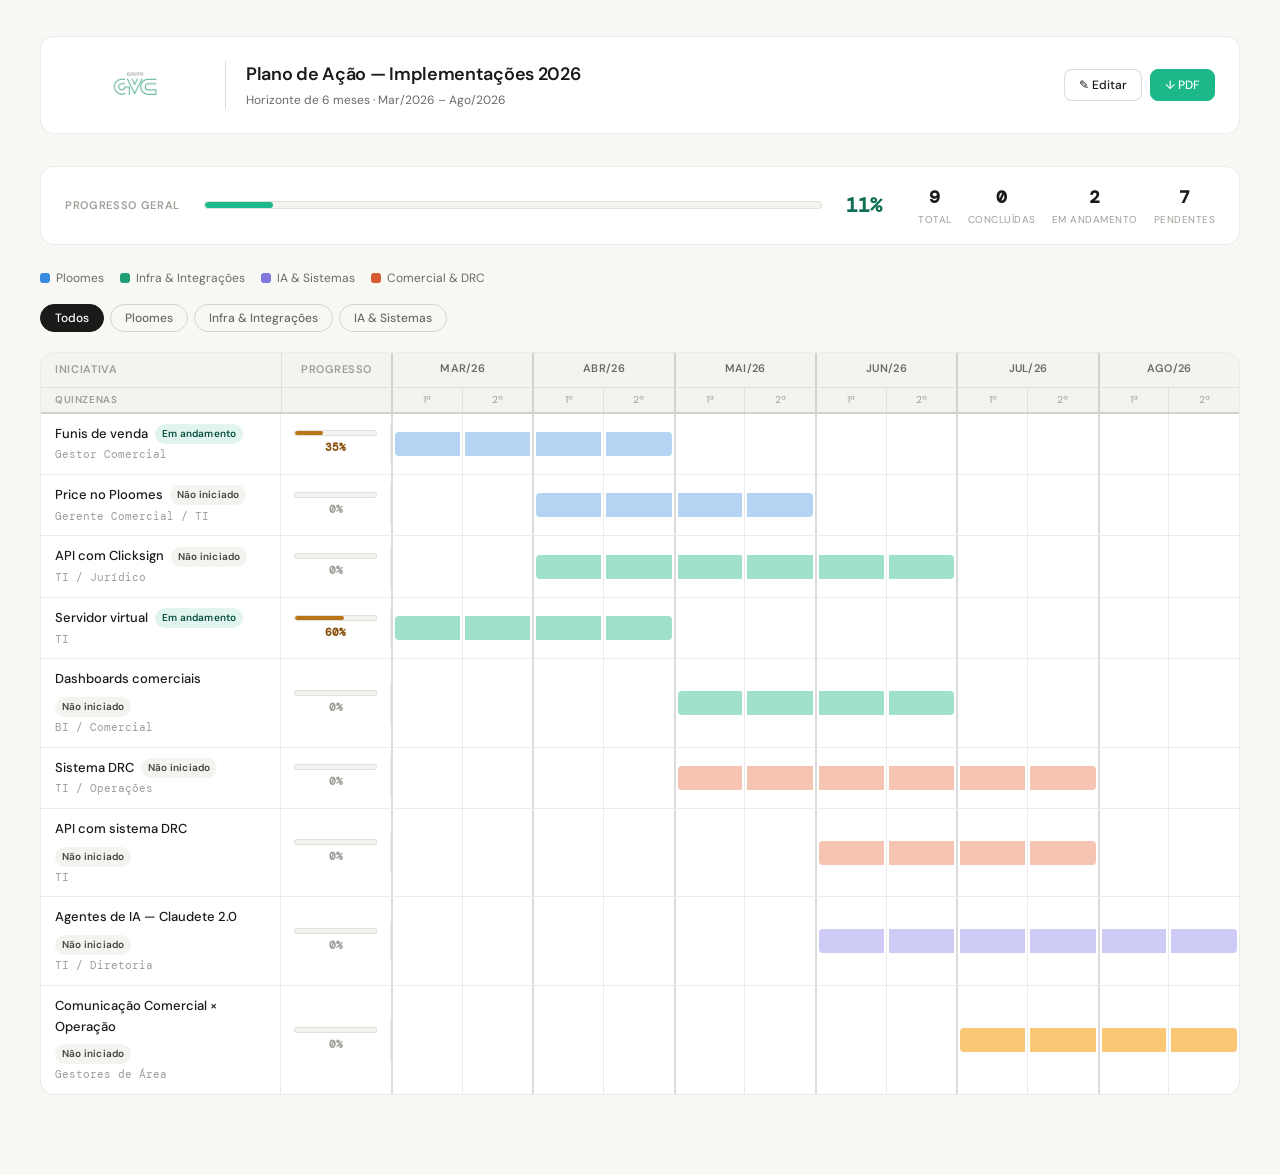
==== plano_acao_gvc.html @ 57910cd2 "feat: adiciona plano de ação de implementações 2026" ====
<!DOCTYPE html>
<html lang="pt-BR">
<head>
<meta charset="UTF-8">
<meta name="viewport" content="width=device-width, initial-scale=1.0">
<title>Plano de Ação — Grupo GVC 2026</title>
<link href="https://fonts.googleapis.com/css2?family=DM+Sans:wght@300;400;500;600&family=DM+Mono:wght@400;500&display=swap" rel="stylesheet">
<style>
  :root {
    --gvc: #1DB88A; --gvc-light: #E1F5EE; --gvc-dark: #0F6E56;
    --blue-50: #E6F1FB; --blue-100: #B5D4F4; --blue-400: #378ADD; --blue-600: #185FA5; --blue-800: #0C447C;
    --teal-50: #E1F5EE; --teal-100: #9FE1CB; --teal-400: #1D9E75; --teal-600: #0F6E56; --teal-800: #085041;
    --purple-50: #EEEDFE; --purple-100: #CECBF6; --purple-400: #7F77DD; --purple-600: #534AB7; --purple-800: #3C3489;
    --amber-50: #FAEEDA; --amber-100: #FAC775; --amber-400: #BA7517; --amber-600: #854F0B; --amber-800: #633806;
    --coral-50: #FAECE7; --coral-100: #F5C4B3; --coral-400: #D85A30; --coral-600: #993C1D; --coral-800: #712B13;
    --gray-50: #F4F3EF; --gray-100: #D3D1C7; --gray-400: #888780; --gray-600: #5F5E5A; --gray-800: #444441;
    --bg: #F8F8F5; --surface: #FFFFFF;
    --border: rgba(0,0,0,0.08); --border-strong: rgba(0,0,0,0.14);
    --text-primary: #1A1A18; --text-secondary: #6B6A65; --text-muted: #9E9D98;
    --font: 'DM Sans', sans-serif; --mono: 'DM Mono', monospace;
    --radius: 10px; --radius-lg: 14px;
  }
  * { box-sizing: border-box; margin: 0; padding: 0; }
  body { font-family: var(--font); background: var(--bg); color: var(--text-primary); font-size: 14px; line-height: 1.6; padding: 36px 28px 80px; min-height: 100vh; }
  .page { max-width: 1200px; margin: 0 auto; }

  /* HEADER */
  .page-header { display: flex; align-items: center; justify-content: space-between; margin-bottom: 32px; gap: 20px; flex-wrap: wrap; background: var(--surface); border: 1px solid var(--border); border-radius: var(--radius-lg); padding: 20px 24px; }
  .header-left { display: flex; align-items: center; gap: 20px; }
  .logo-wrap { height: 56px; width: 140px; display: flex; align-items: center; justify-content: center; }
  .logo-wrap img { height: 56px; width: auto; display: block; object-fit: contain; }
  .header-divider { width: 1px; height: 48px; background: var(--border-strong); }
  .header-text h1 { font-size: 18px; font-weight: 600; letter-spacing: -0.3px; color: var(--text-primary); }
  .header-text p { font-size: 12px; color: var(--text-secondary); margin-top: 3px; }
  .header-actions { display: flex; gap: 8px; flex-wrap: wrap; align-items: center; }

  /* SUMMARY */
  .summary-bar { background: var(--surface); border: 1px solid var(--border); border-radius: var(--radius-lg); padding: 16px 24px; margin-bottom: 24px; display: flex; align-items: center; gap: 24px; flex-wrap: wrap; }
  .summary-label { font-size: 11px; font-weight: 600; text-transform: uppercase; letter-spacing: 0.06em; color: var(--text-muted); }
  .summary-track { flex: 1; min-width: 160px; height: 8px; background: var(--gray-50); border-radius: 99px; overflow: hidden; border: 1px solid var(--border); }
  .summary-fill { height: 100%; border-radius: 99px; background: var(--gvc); transition: width 0.5s ease; }
  .summary-pct { font-size: 20px; font-weight: 600; color: var(--gvc-dark); font-family: var(--mono); min-width: 48px; }
  .summary-stats { display: flex; gap: 16px; }
  .stat { text-align: center; }
  .stat-n { font-size: 18px; font-weight: 600; color: var(--text-primary); font-family: var(--mono); }
  .stat-l { font-size: 10px; color: var(--text-muted); text-transform: uppercase; letter-spacing: 0.05em; }

  /* BUTTONS */
  .btn { font-family: var(--font); font-size: 12px; font-weight: 500; padding: 7px 14px; border-radius: 8px; border: 1px solid var(--border-strong); background: var(--surface); color: var(--text-primary); cursor: pointer; transition: all 0.12s; white-space: nowrap; }
  .btn:hover { background: var(--gray-50); }
  .btn.primary { background: var(--gvc); color: white; border-color: var(--gvc); }
  .btn.primary:hover { background: var(--gvc-dark); }

  /* LEGEND & FILTERS */
  .legend { display: flex; gap: 16px; flex-wrap: wrap; margin-bottom: 16px; }
  .legend-item { display: flex; align-items: center; gap: 6px; font-size: 12px; color: var(--text-secondary); }
  .legend-dot { width: 10px; height: 10px; border-radius: 3px; flex-shrink: 0; }
  .filter-bar { display: flex; gap: 6px; flex-wrap: wrap; margin-bottom: 20px; }
  .filter-btn { font-family: var(--font); font-size: 12px; font-weight: 500; padding: 5px 14px; border-radius: 20px; border: 1px solid var(--border-strong); background: transparent; color: var(--text-secondary); cursor: pointer; transition: all 0.12s; }
  .filter-btn.active { background: var(--text-primary); color: white; border-color: var(--text-primary); }
  .filter-btn:hover:not(.active) { background: var(--gray-50); }

  /* TIMELINE */
  .timeline-wrap { background: var(--surface); border: 1px solid var(--border); border-radius: var(--radius-lg); overflow: hidden; }

  /* Two-row header — both use the SAME 12-column grid */
  .th-months-row,
  .th-fortnights-row { display: grid; grid-template-columns: 240px 110px repeat(12, 1fr); background: var(--gray-50); }
  .th-months-row     { border-bottom: 1px solid var(--border); }
  .th-fortnights-row { border-bottom: 2px solid var(--border-strong); }

  .th-label { padding: 8px 14px; font-size: 11px; font-weight: 600; text-transform: uppercase; letter-spacing: 0.06em; color: var(--text-muted); display: flex; align-items: center; }
  .th-prog-label { padding: 8px 8px; font-size: 11px; font-weight: 600; text-transform: uppercase; letter-spacing: 0.05em; color: var(--text-muted); text-align: center; border-left: 1px solid var(--border); display: flex; align-items: center; justify-content: center; }
  .th-month { padding: 7px 4px; font-size: 11px; font-weight: 600; text-transform: uppercase; letter-spacing: 0.03em; color: var(--text-secondary); text-align: center; border-left: 2px solid var(--border-strong); grid-column: span 2; }
  .th-fort { padding: 4px 2px; font-size: 10px; color: var(--text-muted); text-align: center; border-left: 1px solid var(--border); letter-spacing: 0.01em; }
  /* cols 3,5,7,9,11,13 = 1st fortnight of each month → strong border */
  .th-fortnights-row .th-fort:nth-child(2n+3) { border-left: 2px solid var(--border-strong); }
  /* first fortnight pair has no extra left — handled by nth-child logic */

  /* ITEM ROW — 12 fortnight columns */
  .item-block { border-bottom: 1px solid var(--border); }
  .item-block:last-child { border-bottom: none; }
  .item-row { display: grid; grid-template-columns: 240px 110px repeat(12, 1fr); cursor: pointer; transition: background 0.1s; align-items: center; }
  .item-row:hover { background: #FAFAF8; }
  .item-row.expanded { background: #F7F6F2; }
  .item-info { padding: 10px 14px; border-right: 1px solid var(--border); }
  .item-name { font-size: 13px; font-weight: 500; color: var(--text-primary); display: flex; align-items: center; gap: 7px; flex-wrap: wrap; }
  .item-resp { font-size: 11px; color: var(--text-muted); margin-top: 2px; font-family: var(--mono); }

  /* PROGRESS CELL */
  .item-prog { padding: 6px 8px; border-right: 1px solid var(--border); display: flex; flex-direction: column; align-items: center; justify-content: center; gap: 4px; }
  .prog-track { width: 100%; height: 6px; background: var(--gray-50); border-radius: 99px; overflow: hidden; border: 1px solid var(--border); }
  .prog-fill { height: 100%; border-radius: 99px; transition: width 0.4s ease; }
  .prog-pct { font-size: 11px; font-weight: 600; font-family: var(--mono); }
  .prog-0   .prog-fill { background: var(--gray-400); }
  .prog-low .prog-fill { background: var(--blue-400); }
  .prog-mid .prog-fill { background: var(--amber-400); }
  .prog-high .prog-fill { background: var(--gvc); }
  .prog-done .prog-fill { background: var(--gvc-dark); }
  .prog-0   .prog-pct { color: var(--text-muted); }
  .prog-low .prog-pct { color: var(--blue-600); }
  .prog-mid .prog-pct { color: var(--amber-600); }
  .prog-high .prog-pct { color: var(--gvc-dark); }
  .prog-done .prog-pct { color: var(--gvc-dark); }
  .prog-slider { width: 100%; accent-color: var(--gvc); cursor: pointer; }

  /* BADGES */
  .status-badge { font-size: 10px; font-weight: 600; padding: 2px 7px; border-radius: 20px; letter-spacing: 0.02em; flex-shrink: 0; white-space: nowrap; }
  .badge-not-started  { background: var(--gray-50);   color: var(--gray-800); }
  .badge-planning     { background: var(--blue-50);   color: var(--blue-800); }
  .badge-progress     { background: var(--teal-50);   color: var(--teal-800); }
  .badge-delayed      { background: var(--amber-50);  color: var(--amber-800); }
  .badge-done         { background: #E1F5EE;           color: #085041; }
  .badge-cancelled    { background: var(--coral-50);  color: var(--coral-800); }

  /* FORTNIGHT CELLS */
  .item-cell { padding: 8px 2px; border-left: 1px solid var(--border); height: 100%; display: flex; align-items: center; }
  /* strong border at start of each month (every 2nd fortnight = odd index starting from 1) */
  .item-cell.month-start { border-left: 2px solid var(--border-strong); }
  .bar { height: 24px; width: 100%; border-radius: 4px; }
  .bar.blue   { background: var(--blue-100); }
  .bar.teal   { background: var(--teal-100); }
  .bar.purple { background: var(--purple-100); }
  .bar.amber  { background: var(--amber-100); }
  .bar.coral  { background: var(--coral-100); }
  /* rounded ends only at start/end of the span */
  .bar.span-start { border-radius: 4px 0 0 4px; }
  .bar.span-mid   { border-radius: 0; }
  .bar.span-end   { border-radius: 0 4px 4px 0; }
  .bar.span-only  { border-radius: 4px; }

  /* DETAIL */
  .detail-panel { display: none; padding: 20px 20px 24px; border-top: 1px solid var(--border); background: #FEFEFE; }
  .detail-panel.open { display: block; }
  .detail-meta { display: flex; align-items: center; gap: 10px; margin-bottom: 16px; flex-wrap: wrap; }
  .detail-meta span { font-size: 12px; color: var(--text-secondary); background: var(--gray-50); padding: 3px 10px; border-radius: 6px; border: 1px solid var(--border); }
  .detail-grid { display: grid; grid-template-columns: repeat(3,1fr); gap: 16px; }
  .detail-title { font-size: 10px; font-weight: 600; text-transform: uppercase; letter-spacing: 0.08em; color: var(--text-muted); margin-bottom: 10px; padding-bottom: 6px; border-bottom: 1px solid var(--border); }
  .detail-list { list-style: none; }
  .detail-list li { font-size: 12px; color: var(--text-primary); padding: 5px 0; border-bottom: 1px solid var(--border); display: flex; align-items: flex-start; gap: 7px; line-height: 1.5; }
  .detail-list li:last-child { border-bottom: none; }
  .di { width: 6px; height: 6px; border-radius: 50%; flex-shrink: 0; margin-top: 5px; }
  .di-action { background: var(--blue-400); }
  .di-kpi    { background: var(--gvc); }
  .di-risk   { background: var(--coral-400); }

  /* EDIT MODE */
  [contenteditable="true"] { outline: none; border-radius: 4px; transition: background 0.12s; cursor: text; }
  [contenteditable="true"]:hover { background: rgba(29,184,138,0.07); }
  [contenteditable="true"]:focus { background: rgba(29,184,138,0.12); box-shadow: 0 0 0 2px rgba(29,184,138,0.25); }
  .edit-hint { font-size: 11px; color: var(--amber-800); background: var(--amber-50); border: 1px solid var(--amber-100); border-radius: 6px; padding: 6px 12px; display: none; align-items: center; gap: 6px; }
  .edit-hint.visible { display: flex; }
  .add-item-btn { width: 100%; font-family: var(--font); font-size: 12px; font-weight: 500; color: var(--text-muted); background: transparent; border: 1.5px dashed var(--border-strong); border-radius: 0 0 var(--radius-lg) var(--radius-lg); padding: 10px; cursor: pointer; transition: all 0.12s; display: none; }
  .add-item-btn:hover { background: var(--gray-50); color: var(--text-secondary); }
  .add-item-btn.visible { display: block; }
  .remove-btn { display: none; width: 18px; height: 18px; border-radius: 50%; border: 1px solid var(--coral-100); background: var(--coral-50); color: var(--coral-600); font-size: 13px; line-height: 1; cursor: pointer; align-items: center; justify-content: center; flex-shrink: 0; font-family: monospace; }
  .edit-mode-on .remove-btn { display: flex; }
  /* ROW DRAG HANDLE */
  .row-drag-handle { display: none; cursor: grab; color: var(--text-muted); font-size: 16px; padding: 0 6px 0 2px; user-select: none; align-items: center; flex-shrink: 0; }
  .row-drag-handle:active { cursor: grabbing; }
  .edit-mode-on .row-drag-handle { display: flex; }
  .item-block.row-dragging { opacity: 0.35; }
  .item-block.row-drag-over-top    { border-top: 2px solid var(--gvc); }
  .item-block.row-drag-over-bottom { border-bottom: 2px solid var(--gvc); }
  /* DRAG HANDLE */
  .drag-handle { display: none; cursor: grab; color: var(--text-muted); font-size: 14px; flex-shrink: 0; padding: 0 2px; user-select: none; line-height: 1; margin-top: 3px; }
  .drag-handle:active { cursor: grabbing; }
  .edit-mode-on .drag-handle { display: flex; align-items: flex-start; }
  .detail-list li.dragging { opacity: 0.4; background: var(--gray-50); border-radius: 4px; }
  .detail-list li.drag-over { border-top: 2px solid var(--gvc); }
  .fort-range-editor { display: none; gap: 6px; align-items: center; padding: 8px 16px 12px; font-size: 12px; color: var(--text-secondary); background: rgba(29,184,138,0.04); border-top: 1px dashed rgba(29,184,138,0.2); flex-wrap: wrap; }
  .fort-range-editor.visible { display: flex; }
  .fort-range-editor label { font-size: 11px; font-weight: 500; color: var(--text-muted); }
  .fort-range-editor select { font-family: var(--font); font-size: 12px; border: 1px solid var(--border-strong); border-radius: 6px; padding: 3px 8px; background: white; color: var(--text-primary); cursor: pointer; }

  @media print {
    body { background: white; padding: 16px; }
    .header-actions, .filter-bar, .add-item-btn, .remove-btn, .fort-range-editor { display: none !important; }
    .detail-panel { display: block !important; }
  }
</style>
</head>
<body>
<div class="page">

  <div class="page-header">
    <div class="header-left">
      <div class="logo-wrap"><img id="logoImg" src="" alt="Grupo GVC"></div>
      <div class="header-divider"></div>
      <div class="header-text">
        <h1 contenteditable="false" id="doc-title">Plano de Ação — Implementações 2026</h1>
        <p contenteditable="false" id="doc-subtitle">Horizonte de 6 meses · Mar/2026 – Ago/2026</p>
      </div>
    </div>
    <div class="header-actions">
      <div class="edit-hint" id="editHint">✎ Clique em qualquer texto para editar</div>
      <button class="btn" id="editToggle" onclick="toggleEditMode()">✎ Editar</button>
      <button class="btn primary" onclick="window.print()">↓ PDF</button>
    </div>
  </div>

  <div class="summary-bar">
    <div><div class="summary-label">Progresso geral</div></div>
    <div class="summary-track"><div class="summary-fill" id="summaryFill" style="width:0%"></div></div>
    <div class="summary-pct" id="summaryPct">0%</div>
    <div class="summary-stats">
      <div class="stat"><div class="stat-n" id="statTotal">0</div><div class="stat-l">Total</div></div>
      <div class="stat"><div class="stat-n" id="statDone">0</div><div class="stat-l">Concluídas</div></div>
      <div class="stat"><div class="stat-n" id="statProg">0</div><div class="stat-l">Em andamento</div></div>
      <div class="stat"><div class="stat-n" id="statPend">0</div><div class="stat-l">Pendentes</div></div>
    </div>
  </div>

  <div class="legend">
    <div class="legend-item"><div class="legend-dot" style="background:var(--blue-400)"></div>Ploomes</div>
    <div class="legend-item"><div class="legend-dot" style="background:var(--teal-400)"></div>Infra & Integrações</div>
    <div class="legend-item"><div class="legend-dot" style="background:var(--purple-400)"></div>IA & Sistemas</div>
    <div class="legend-item"><div class="legend-dot" style="background:var(--coral-400)"></div>Comercial & DRC</div>
  </div>

  <div class="filter-bar" id="filterBar">
    <button class="filter-btn active" onclick="filterItems('all',this)">Todos</button>
    <button class="filter-btn" onclick="filterItems('ploomes',this)">Ploomes</button>
    <button class="filter-btn" onclick="filterItems('infra',this)">Infra & Integrações</button>
    <button class="filter-btn" onclick="filterItems('ia',this)">IA & Sistemas</button>
  </div>

  <div class="timeline-wrap">
    <!-- Row 1: month labels spanning 2 fortnight cols each -->
    <div class="th-months-row">
      <div class="th-label">Iniciativa</div>
      <div class="th-prog-label">Progresso</div>
      <div class="th-month">Mar/26</div>
      <div class="th-month">Abr/26</div>
      <div class="th-month">Mai/26</div>
      <div class="th-month">Jun/26</div>
      <div class="th-month">Jul/26</div>
      <div class="th-month">Ago/26</div>
    </div>
    <!-- Row 2: fortnight labels -->
    <div class="th-fortnights-row">
      <div class="th-label" style="font-size:10px;color:var(--text-muted);padding:4px 14px;">quinzenas</div>
      <div class="th-prog-label" style="font-size:10px;padding:4px 4px;"></div>
      <div class="th-fort">1ª</div><div class="th-fort">2ª</div>
      <div class="th-fort">1ª</div><div class="th-fort">2ª</div>
      <div class="th-fort">1ª</div><div class="th-fort">2ª</div>
      <div class="th-fort">1ª</div><div class="th-fort">2ª</div>
      <div class="th-fort">1ª</div><div class="th-fort">2ª</div>
      <div class="th-fort">1ª</div><div class="th-fort">2ª</div>
    </div>
    <div id="itemsContainer"></div>
    <button class="add-item-btn" id="addItemBtn" onclick="addNewItem()">+ Adicionar iniciativa</button>
  </div>

</div>

<script>
// Each item uses fortnight slots 1-12  (1=Mar 1ª, 2=Mar 2ª, 3=Abr 1ª, ... 12=Ago 2ª)
const MONTHS = ['Mar/26','Abr/26','Mai/26','Jun/26','Jul/26','Ago/26'];
const FORT_OPTIONS = [
  'Mar – 1ª quinzena','Mar – 2ª quinzena',
  'Abr – 1ª quinzena','Abr – 2ª quinzena',
  'Mai – 1ª quinzena','Mai – 2ª quinzena',
  'Jun – 1ª quinzena','Jun – 2ª quinzena',
  'Jul – 1ª quinzena','Jul – 2ª quinzena',
  'Ago – 1ª quinzena','Ago – 2ª quinzena'
];
const COLORS = ['blue','teal','purple','amber','coral'];
const STATUS_OPTIONS = [
  {value:'not-started', label:'Não iniciado',   badge:'badge-not-started'},
  {value:'planning',    label:'Em planejamento', badge:'badge-planning'},
  {value:'progress',    label:'Em andamento',    badge:'badge-progress'},
  {value:'delayed',     label:'Atrasado',        badge:'badge-delayed'},
  {value:'done',        label:'Concluído',        badge:'badge-done'},
  {value:'cancelled',   label:'Cancelado',        badge:'badge-cancelled'},
];

// start/end in fortnight slots (1-12)
let items = [
  {id:1, name:"Funis de venda", resp:"Gestor Comercial", category:"ploomes", status:"progress", color:"blue", start:1, end:4, progress:35,
    actions:["Mapear etapas atuais do processo de vendas","Definir critérios de avanço entre fases","Configurar funis no Ploomes","Treinar equipe comercial nos novos fluxos","Validar com gerência e ajustar"],
    kpis:["Taxa de conversão por etapa ≥ benchmark","100% dos leads cadastrados no funil","Redução de 20% no ciclo de vendas"],
    risks:["Resistência da equipe à mudança de processo","Dados históricos sem padrão para migração","Funil genérico não refletir realidade do negócio"]},
  {id:2, name:"Price no Ploomes", resp:"Gerente Comercial / TI", category:"ploomes", status:"not-started", color:"blue", start:3, end:6, progress:0,
    actions:["Levantar tabelas de preços e regras comerciais","Estruturar CPQ dentro do Ploomes","Configurar descontos e aprovações","Testar cenários com time de vendas","Publicar e homologar com diretoria"],
    kpis:["Zero erros de precificação em propostas","Tempo de geração de proposta < 10 min","Margem média mantida ou melhorada"],
    risks:["Regras de preço complexas ou com exceções não mapeadas","Dependência de aprovação da diretoria para publicar tabelas"]},
  {id:3, name:"API com Clicksign", resp:"TI / Jurídico", category:"infra", status:"not-started", color:"teal", start:3, end:8, progress:0,
    actions:["Definir fluxo de assinatura digital por tipo de contrato","Contratar e configurar conta Clicksign","Desenvolver integração via API REST","Homologar ambiente de testes","Deploy em produção e treinamento dos usuários"],
    kpis:["100% dos contratos assinados digitalmente","Redução de 3 dias no tempo de fechamento","Zero contratos físicos pendentes após go-live"],
    risks:["Validade jurídica em alguns tipos de contrato","Instabilidade de API em integrações futuras","Curva de aprendizado do time jurídico"]},
  {id:4, name:"Servidor virtual", resp:"TI", category:"infra", status:"progress", color:"teal", start:1, end:4, progress:60,
    actions:["Definir especificações técnicas (CPU, RAM, disco)","Escolher provedor de cloud (AWS/Azure/GCP)","Provisionar e configurar ambiente","Configurar segurança, backup e monitoramento","Documentar arquitetura e acessos"],
    kpis:["Uptime ≥ 99,5%","Backup automatizado diário configurado","Tempo de resposta < 200ms para aplicações hospedadas"],
    risks:["Custo acima do orçamento aprovado","Falta de profissional técnico para configuração","Dependência de outros sistemas durante migração"]},
  {id:5, name:"Dashboards comerciais", resp:"BI / Comercial", category:"infra", status:"not-started", color:"teal", start:5, end:8, progress:0,
    actions:["Levantar métricas prioritárias com time comercial","Conectar fontes de dados (Ploomes, ERP, DRC)","Desenvolver dashboards no servidor virtual","Validar com gestores e diretoria","Publicar e treinar usuários finais"],
    kpis:["Dashboards atualizado em tempo real ou D-1","Adoção por ≥ 80% do time comercial","Redução de relatórios manuais em 70%"],
    risks:["Dados inconsistentes entre sistemas","Falta de governança de dados definida","Custo de ferramentas de BI não previsto"]},
  {id:6, name:"Sistema DRC", resp:"TI / Operações", category:"ia", status:"not-started", color:"coral", start:5, end:10, progress:0,
    actions:["Mapear processos que serão gerenciados pelo DRC","Definir arquitetura do sistema","Desenvolver módulos core do sistema","Testes integrados com equipe de operações","Go-live com acompanhamento presencial"],
    kpis:["Cobertura de 100% dos processos mapeados","Redução de retrabalho operacional em 30%","Tempo médio de resposta do sistema < 2s"],
    risks:["Escopo mal definido gerando retrabalho de desenvolvimento","Resistência da operação em adotar novo sistema","Integração com sistemas legados complexa"]},
  {id:7, name:"API com sistema DRC", resp:"TI", category:"ia", status:"not-started", color:"coral", start:7, end:10, progress:0,
    actions:["Definir endpoints e contratos de API","Desenvolver camada de integração","Homologar comunicação bidirecional","Testes de carga e performance","Documentar API para manutenção futura"],
    kpis:["Latência de integração < 500ms","Zero perda de dados em transações","Disponibilidade da API ≥ 99%"],
    risks:["Sistema DRC ainda em desenvolvimento (dependência)","Mudanças de escopo impactando os contratos de API"]},
  {id:8, name:"Agentes de IA — Claudete 2.0", resp:"TI / Diretoria", category:"ia", status:"not-started", color:"purple", start:7, end:12, progress:0,
    actions:["Definir casos de uso prioritários para os agentes","Escolher plataforma e modelo de IA","Desenvolver e treinar os agentes","Fase piloto com grupo restrito de usuários","Expansão gradual e monitoramento contínuo"],
    kpis:["Redução de 40% em tarefas operacionais repetitivas","NPS de adoção dos agentes ≥ 7","ROI positivo medido em 90 dias após go-live"],
    risks:["Qualidade de resposta abaixo do esperado em casos específicos","Resistência cultural à automação por IA","Custo de tokens/API acima do previsto","Dados sensíveis expostos sem controle de acesso adequado"]},
  {id:9, name:"Comunicação Comercial × Operação", resp:"Gestores de Área", category:"ia", status:"not-started", color:"amber", start:9, end:12, progress:0,
    actions:["Mapear pontos de falha na comunicação atual","Definir ferramenta e fluxo de comunicação oficial","Integrar com Ploomes e sistema DRC","Criar SLAs de resposta entre áreas","Implantar e monitorar adoção por 30 dias"],
    kpis:["Redução de 50% em retrabalhos por falha de comunicação","SLA de resposta entre áreas < 4h","Satisfação interna ≥ 8/10 após 30 dias"],
    risks:["Falta de engajamento da liderança de operações","Ferramenta escolhida não integrar bem com sistemas existentes","Cultura de silos entre áreas resistente a mudança"]}
];

let nextId = 10, editMode = false, activeFilter = 'all';

function fortLabel(f) { return FORT_OPTIONS[f-1] || ''; }
function progClass(p) {
  if (p===0) return 'prog-0';
  if (p<30)  return 'prog-low';
  if (p<70)  return 'prog-mid';
  if (p<100) return 'prog-high';
  return 'prog-done';
}
function updateSummary() {
  const total = items.length;
  const done  = items.filter(i=>i.progress===100).length;
  const inprog= items.filter(i=>i.progress>0&&i.progress<100).length;
  const pend  = items.filter(i=>i.progress===0).length;
  const avg   = total ? Math.round(items.reduce((s,i)=>s+i.progress,0)/total) : 0;
  document.getElementById('summaryFill').style.width = avg+'%';
  document.getElementById('summaryPct').textContent  = avg+'%';
  document.getElementById('statTotal').textContent   = total;
  document.getElementById('statDone').textContent    = done;
  document.getElementById('statProg').textContent    = inprog;
  document.getElementById('statPend').textContent    = pend;
}
function statusLabel(s) {
  const opt = STATUS_OPTIONS.find(o => o.value === s) || STATUS_OPTIONS[0];
  return `<span class="status-badge ${opt.badge}">${opt.label}</span>`;
}
function ce() { return editMode ? 'contenteditable="true"' : 'contenteditable="false"'; }

function buildListItems(arr,cls) {
  return arr.map(t=>`
    <li draggable="${editMode}" 
        ondragstart="dragStart(event)" ondragover="dragOver(event)" ondragleave="dragLeave(event)" ondrop="dropItem(event)" ondragend="dragEnd(event)">
      ${editMode?`<span class="drag-handle" title="Arrastar para reordenar">⠿</span>`:''}
      <span class="di ${cls}"></span>
      <span ${ce()} data-field="text">${t}</span>
      ${editMode?`<button class="remove-btn" onclick="removeListItem(this)">×</button>`:''}
    </li>`).join('');
}

function renderDetail(item) {
  const startLbl = fortLabel(item.start);
  const endLbl   = fortLabel(item.end);
  return `
    <div class="detail-panel" id="detail-${item.id}">
      <div class="detail-meta">
        <span>Responsável: <span ${ce()} data-item="${item.id}" data-field="resp">${item.resp}</span></span>
        <span>${startLbl} → ${endLbl}</span>
        ${editMode?`<span>Status:<select onchange="updateStatus(${item.id},this.value)" style="font-family:var(--font);font-size:12px;border:none;background:transparent;cursor:pointer;">
          ${STATUS_OPTIONS.map(o=>`<option value="${o.value}"${item.status===o.value?' selected':''}>${o.label}</option>`).join('')}
        </select></span>`:''}
      </div>
      <div class="detail-grid">
        <div><div class="detail-title">Ações</div>
          <ul class="detail-list" data-item="${item.id}" data-section="actions">${buildListItems(item.actions,'di-action')}</ul>
          ${editMode?`<button class="btn" style="margin-top:8px;font-size:11px;padding:4px 10px" onclick="addListItem(${item.id},'actions')">+ Ação</button>`:''}
        </div>
        <div><div class="detail-title">KPIs de sucesso</div>
          <ul class="detail-list" data-item="${item.id}" data-section="kpis">${buildListItems(item.kpis,'di-kpi')}</ul>
          ${editMode?`<button class="btn" style="margin-top:8px;font-size:11px;padding:4px 10px" onclick="addListItem(${item.id},'kpis')">+ KPI</button>`:''}
        </div>
        <div><div class="detail-title">Riscos e dependências</div>
          <ul class="detail-list" data-item="${item.id}" data-section="risks">${buildListItems(item.risks,'di-risk')}</ul>
          ${editMode?`<button class="btn" style="margin-top:8px;font-size:11px;padding:4px 10px" onclick="addListItem(${item.id},'risks')">+ Risco</button>`:''}
        </div>
      </div>
      ${editMode?`
      <div class="fort-range-editor visible" style="margin-top:16px;">
        <label>Início:</label>
        <select onchange="updateFort(${item.id},'start',this.value)">
          ${FORT_OPTIONS.map((o,i)=>`<option value="${i+1}"${item.start===i+1?' selected':''}>${o}</option>`).join('')}
        </select>
        <label>Fim:</label>
        <select onchange="updateFort(${item.id},'end',this.value)">
          ${FORT_OPTIONS.map((o,i)=>`<option value="${i+1}"${item.end===i+1?' selected':''}>${o}</option>`).join('')}
        </select>
        <label style="margin-left:10px">Cor:</label>
        <select onchange="updateColor(${item.id},this.value)">
          ${COLORS.map(c=>`<option value="${c}"${item.color===c?' selected':''}>${c}</option>`).join('')}
        </select>
        <button class="btn" style="margin-left:8px;color:var(--coral-600);border-color:var(--coral-100);font-size:11px;padding:3px 10px" onclick="removeItem(${item.id})">Remover</button>
      </div>`:''}
    </div>`;
}

function renderItems(filter) {
  const container = document.getElementById('itemsContainer');
  container.innerHTML = '';
  const filtered = filter==='all' ? items : items.filter(i=>i.category===filter);

  filtered.forEach(item => {
    const block = document.createElement('div');
    block.className = 'item-block';

    const pc = progClass(item.progress);
    let progCell = `<div class="item-prog"${editMode?' onclick="event.stopPropagation()"':''}>
      <div class="${pc}" style="width:100%;display:flex;flex-direction:column;align-items:center;gap:3px;">
        <div class="prog-track" style="width:90%"><div class="prog-fill" style="width:${item.progress}%"></div></div>
        <span class="prog-pct">${item.progress}%</span>
      </div>
      ${editMode?`<input type="range" class="prog-slider" min="0" max="100" step="5" value="${item.progress}" oninput="updateProgress(${item.id},this.value)" style="width:90%;margin-top:3px;">`:''}
    </div>`;

    // Build 12 fortnight cells
    let cells = '';
    for (let f = 1; f <= 12; f++) {
      const inRange  = f >= item.start && f <= item.end;
      const isStart  = f === item.start;
      const isEnd    = f === item.end;
      const isMonthStart = (f % 2 === 1); // odd = 1st fortnight of a month
      const cellClass = 'item-cell' + (isMonthStart ? ' month-start' : '');

      let barHtml = '';
      if (inRange) {
        let spanClass = 'span-mid';
        if (isStart && isEnd) spanClass = 'span-only';
        else if (isStart)     spanClass = 'span-start';
        else if (isEnd)       spanClass = 'span-end';
        barHtml = `<div class="bar ${item.color} ${spanClass}"></div>`;
      }
      cells += `<div class="${cellClass}">${barHtml}</div>`;
    }

    block.dataset.itemId = item.id;
    if (editMode) {
      block.draggable = true;
      block.addEventListener('dragstart', rowDragStart);
      block.addEventListener('dragover',  rowDragOver);
      block.addEventListener('dragleave', rowDragLeave);
      block.addEventListener('drop',      rowDrop);
      block.addEventListener('dragend',   rowDragEnd);
    }
    block.innerHTML = `
      <div class="item-row" id="row-${item.id}" onclick="toggleDetail(${item.id})">
        <div class="item-info" style="display:flex;align-items:center;gap:0;">
          ${editMode?`<span class="row-drag-handle" title="Arrastar para reordenar">⠿</span>`:''}
          <div style="flex:1;">
          <div class="item-name">
            ${editMode?`<button class="remove-btn" onclick="event.stopPropagation();removeItem(${item.id})">×</button>`:''}
            <span ${ce()} data-item="${item.id}" data-field="name" onclick="event.stopPropagation()">${item.name}</span>
            ${statusLabel(item.status)}
          </div>
          <div class="item-resp"><span ${ce()} data-item="${item.id}" data-field="resp-inline" onclick="event.stopPropagation()">${item.resp}</span></div>
          </div>
        </div>
        ${progCell}
        ${cells}
      </div>
      ${renderDetail(item)}`;
    container.appendChild(block);
  });

  document.getElementById('addItemBtn').className = editMode ? 'add-item-btn visible' : 'add-item-btn';
  syncEditableListeners();
  updateSummary();
}

function toggleDetail(id) {
  const panel = document.getElementById(`detail-${id}`);
  const row   = document.getElementById(`row-${id}`);
  const isOpen= panel.classList.contains('open');
  document.querySelectorAll('.detail-panel').forEach(p=>p.classList.remove('open'));
  document.querySelectorAll('.item-row').forEach(r=>r.classList.remove('expanded'));
  if (!isOpen) { panel.classList.add('open'); row.classList.add('expanded'); }
}
function filterItems(cat,btn) {
  activeFilter=cat;
  document.querySelectorAll('.filter-btn').forEach(b=>b.classList.remove('active'));
  btn.classList.add('active');
  renderItems(cat);
}
function toggleEditMode() {
  editMode=!editMode;
  document.body.classList.toggle('edit-mode-on',editMode);
  document.getElementById('editToggle').textContent=editMode?'✓ Concluir':'✎ Editar';
  document.getElementById('editHint').className=editMode?'edit-hint visible':'edit-hint';
  document.getElementById('doc-title').contentEditable=editMode?'true':'false';
  document.getElementById('doc-subtitle').contentEditable=editMode?'true':'false';
  renderItems(activeFilter);
  if (editMode) {
    document.querySelectorAll('.detail-panel').forEach(p=>p.classList.add('open'));
    document.querySelectorAll('.item-row').forEach(r=>r.classList.add('expanded'));
  }
}
// ── ROW REORDERING ───────────────────────────────────
let rowDragSrcBlock = null;

function rowDragStart(e) {
  // only trigger if dragging from the handle
  rowDragSrcBlock = e.currentTarget;
  rowDragSrcBlock.classList.add('row-dragging');
  e.dataTransfer.effectAllowed = 'move';
  e.dataTransfer.setData('text/plain','');
  e.stopPropagation();
}
function rowDragOver(e) {
  if (!rowDragSrcBlock) return;
  e.preventDefault();
  e.stopPropagation();
  const target = e.currentTarget;
  if (target === rowDragSrcBlock) return;
  // clear all indicators
  document.querySelectorAll('.item-block').forEach(b => {
    b.classList.remove('row-drag-over-top','row-drag-over-bottom');
  });
  const rect = target.getBoundingClientRect();
  const mid  = rect.top + rect.height / 2;
  if (e.clientY < mid) target.classList.add('row-drag-over-top');
  else                 target.classList.add('row-drag-over-bottom');
}
function rowDragLeave(e) {
  e.currentTarget.classList.remove('row-drag-over-top','row-drag-over-bottom');
}
function rowDragEnd(e) {
  document.querySelectorAll('.item-block').forEach(b => {
    b.classList.remove('row-dragging','row-drag-over-top','row-drag-over-bottom');
  });
  rowDragSrcBlock = null;
}
function rowDrop(e) {
  e.preventDefault();
  e.stopPropagation();
  const target = e.currentTarget;
  target.classList.remove('row-drag-over-top','row-drag-over-bottom');
  if (!rowDragSrcBlock || rowDragSrcBlock === target) return;

  const fromId = parseInt(rowDragSrcBlock.dataset.itemId);
  const toId   = parseInt(target.dataset.itemId);
  const fromIdx = items.findIndex(i => i.id === fromId);
  const toIdx   = items.findIndex(i => i.id === toId);
  if (fromIdx === -1 || toIdx === -1) return;

  const rect = target.getBoundingClientRect();
  const mid  = rect.top + rect.height / 2;
  const insertAfter = e.clientY >= mid;

  const [moved] = items.splice(fromIdx, 1);
  const newIdx  = items.findIndex(i => i.id === toId);
  items.splice(insertAfter ? newIdx + 1 : newIdx, 0, moved);

  renderItems(activeFilter);
}

// ── DRAG & DROP REORDERING ──────────────────────────
let dragSrcEl = null;

function dragStart(e) {
  dragSrcEl = e.currentTarget;
  dragSrcEl.classList.add('dragging');
  e.dataTransfer.effectAllowed = 'move';
  e.dataTransfer.setData('text/plain', ''); // required for Firefox
}
function dragOver(e) {
  e.preventDefault();
  e.dataTransfer.dropEffect = 'move';
  const li = e.currentTarget;
  if (li !== dragSrcEl) li.classList.add('drag-over');
}
function dragLeave(e) {
  e.currentTarget.classList.remove('drag-over');
}
function dragEnd(e) {
  document.querySelectorAll('.detail-list li').forEach(li => {
    li.classList.remove('dragging','drag-over');
  });
  dragSrcEl = null;
}
function dropItem(e) {
  e.preventDefault();
  const target = e.currentTarget;
  target.classList.remove('drag-over');
  if (!dragSrcEl || dragSrcEl === target) return;

  const ul = target.closest('ul');
  if (!ul || dragSrcEl.closest('ul') !== ul) return; // only same list

  const itemId  = parseInt(ul.dataset.item);
  const section = ul.dataset.section;
  const item    = items.find(i => i.id === itemId);
  if (!item) return;

  const liNodes = Array.from(ul.children);
  const fromIdx = liNodes.indexOf(dragSrcEl);
  const toIdx   = liNodes.indexOf(target);
  if (fromIdx === -1 || toIdx === -1) return;

  // Reorder the data array
  const arr = item[section];
  const [moved] = arr.splice(fromIdx, 1);
  arr.splice(toIdx, 0, moved);

  // Re-render keeping panels open
  renderItems(activeFilter);
  setTimeout(() => {
    document.getElementById(`detail-${itemId}`)?.classList.add('open');
    document.getElementById(`row-${itemId}`)?.classList.add('expanded');
  }, 10);
}

function syncEditableListeners() {
  document.querySelectorAll('[data-field="name"]').forEach(el=>{
    el.addEventListener('blur',function(){const it=items.find(i=>i.id===parseInt(this.dataset.item));if(it)it.name=this.innerText.trim();});
  });
  document.querySelectorAll('[data-field="resp-inline"],[data-field="resp"]').forEach(el=>{
    el.addEventListener('blur',function(){const it=items.find(i=>i.id===parseInt(this.dataset.item));if(it)it.resp=this.innerText.trim();});
  });
  document.querySelectorAll('[data-field="text"]').forEach(el=>{
    el.addEventListener('blur',function(){
      const li=this.closest('li'),ul=this.closest('ul');if(!ul)return;
      const it=items.find(i=>i.id===parseInt(ul.dataset.item));
      const idx=Array.from(ul.children).indexOf(li);
      if(it&&it[ul.dataset.section])it[ul.dataset.section][idx]=this.innerText.trim();
    });
  });
}
function updateProgress(id,val) {
  const item=items.find(i=>i.id===id);if(!item)return;
  item.progress=parseInt(val);
  const block=document.querySelector(`#row-${id}`).closest('.item-block');
  const pc=progClass(item.progress);
  const pd=block.querySelector('.item-prog');
  pd.querySelector('.prog-track').parentElement.className=pc;
  pd.querySelector('.prog-fill').style.width=item.progress+'%';
  pd.querySelector('.prog-pct').textContent=item.progress+'%';
  updateSummary();
}
function updateStatus(id,val){const it=items.find(i=>i.id===id);if(it){it.status=val;renderItems(activeFilter);}}
function updateFort(id,field,val){
  const it=items.find(i=>i.id===id);if(!it)return;
  it[field]=parseInt(val);
  if(it.start>it.end)it.end=it.start;
  renderItems(activeFilter);
  setTimeout(()=>{document.getElementById(`detail-${id}`)?.classList.add('open');document.getElementById(`row-${id}`)?.classList.add('expanded');},10);
}
function updateColor(id,val){
  const it=items.find(i=>i.id===id);if(!it)return;
  it.color=val;renderItems(activeFilter);
  setTimeout(()=>{document.getElementById(`detail-${id}`)?.classList.add('open');document.getElementById(`row-${id}`)?.classList.add('expanded');},10);
}
function removeItem(id){if(!confirm('Remover esta iniciativa?'))return;items=items.filter(i=>i.id!==id);renderItems(activeFilter);}
function addNewItem(){
  const n={id:nextId++,name:"Nova iniciativa",resp:"Responsável",category:activeFilter==='all'?'infra':activeFilter,status:"not-started",color:"blue",start:1,end:2,progress:0,actions:["Ação 1"],kpis:["KPI 1"],risks:["Risco 1"]};
  items.push(n);renderItems(activeFilter);
  setTimeout(()=>{document.getElementById(`detail-${n.id}`)?.classList.add('open');document.getElementById(`row-${n.id}`)?.classList.add('expanded');},10);
}
function addListItem(itemId,section){
  const it=items.find(i=>i.id===itemId);if(!it)return;
  it[section].push(section==='actions'?'Nova ação':section==='kpis'?'Novo KPI':'Novo risco');
  renderItems(activeFilter);
  setTimeout(()=>{document.getElementById(`detail-${itemId}`)?.classList.add('open');document.getElementById(`row-${itemId}`)?.classList.add('expanded');},10);
}
function removeListItem(btn){
  const li=btn.closest('li'),ul=btn.closest('ul');
  const id=parseInt(ul.dataset.item),section=ul.dataset.section;
  const idx=Array.from(ul.children).indexOf(li);
  const it=items.find(i=>i.id===id);
  if(it&&it[section].length>1){it[section].splice(idx,1);renderItems(activeFilter);
    setTimeout(()=>{document.getElementById(`detail-${id}`)?.classList.add('open');document.getElementById(`row-${id}`)?.classList.add('expanded');},10);}
}

window.addEventListener('DOMContentLoaded',()=>{
  document.getElementById('logoImg').src=window._LOGO_SRC||'';
  renderItems('all');
});
</script>
<script>
window._LOGO_SRC = "[data-uri]";
</script>
</body>
</html>
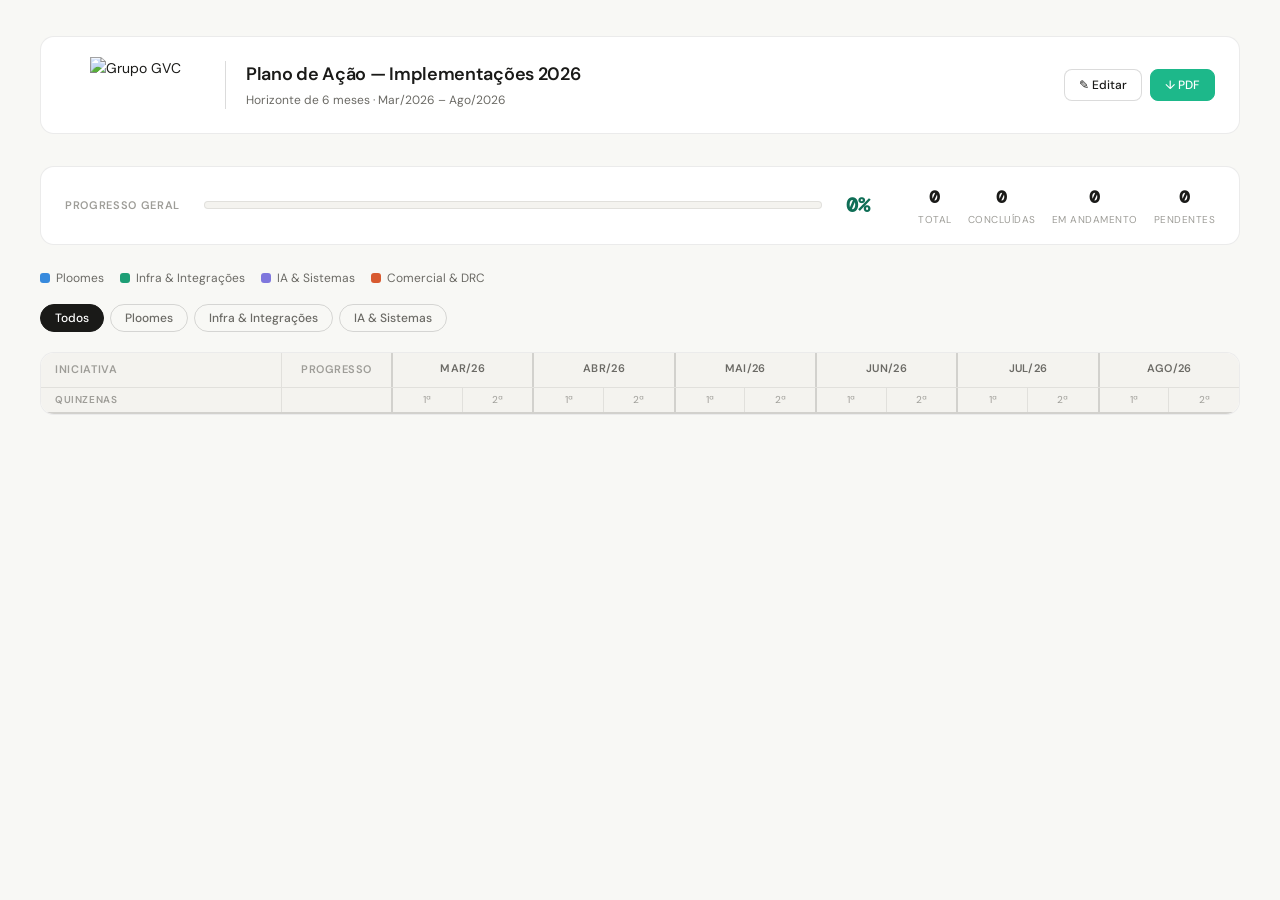
==== commit 6d3f8429: "feat: integra Supabase para persistência dos dados do plano" ====
--- a/plano_acao_gvc.html
+++ b/plano_acao_gvc.html
@@ -5,6 +5,7 @@
 <meta name="viewport" content="width=device-width, initial-scale=1.0">
 <title>Plano de Ação — Grupo GVC 2026</title>
 <link href="https://fonts.googleapis.com/css2?family=DM+Sans:wght@300;400;500;600&family=DM+Mono:wght@400;500&display=swap" rel="stylesheet">
+<script src="https://cdn.jsdelivr.net/npm/@supabase/supabase-js@2/dist/umd/supabase.min.js"></script>
 <style>
   :root {
     --gvc: #1DB88A; --gvc-light: #E1F5EE; --gvc-dark: #0F6E56;
@@ -675,13 +676,120 @@
     setTimeout(()=>{document.getElementById(`detail-${id}`)?.classList.add('open');document.getElementById(`row-${id}`)?.classList.add('expanded');},10);}
 }
 
-window.addEventListener('DOMContentLoaded',()=>{
-  document.getElementById('logoImg').src=window._LOGO_SRC||'';
+// ── SUPABASE CONFIG ─────────────────────────────────
+const SUPA_URL = 'https://lqbmjmqrhcokimdtekyc.supabase.co';
+const SUPA_KEY = 'eyJhbGciOiJIUzI1NiIsInR5cCI6IkpXVCJ9.eyJpc3MiOiJzdXBhYmFzZSIsInJlZiI6ImxxYm1qbXFyaGNva2ltZHRla3ljIiwicm9sZSI6ImFub24iLCJpYXQiOjE3NzQ4NzE5MjYsImV4cCI6MjA5MDQ0NzkyNn0.iZicQ0AzJW2zX9Q-UaL0HviFfEefeBH3mGno1WsT3VA';
+const supa = supabase.createClient(SUPA_URL, SUPA_KEY);
+
+function showToast(msg, ok=true) {
+  const t = document.getElementById('toast');
+  t.textContent = msg;
+  t.style.background = ok ? 'var(--gvc)' : 'var(--coral-400)';
+  t.style.opacity = '1'; t.style.transform = 'translateY(0)';
+  setTimeout(()=>{ t.style.opacity='0'; t.style.transform='translateY(12px)'; }, 2500);
+}
+
+async function loadFromSupabase() {
+  showToast('Carregando dados…');
+  const { data: rows, error } = await supa
+    .from('iniciativas')
+    .select('*, lista_itens(*)')
+    .order('ordem', { ascending: true });
+
+  if (error || !rows || rows.length === 0) {
+    // First load — push default items to Supabase
+    await saveAllToSupabase();
+    showToast('Dados salvos no Supabase ✓');
+    return;
+  }
+
+  items = rows.map(r => {
+    const listItems = r.lista_itens || [];
+    return {
+      id:        r.id,
+      name:      r.nome,
+      resp:      r.responsavel,
+      category:  r.categoria,
+      status:    r.status,
+      color:     r.cor,
+      start:     r.inicio,
+      end:       r.fim,
+      progress:  r.progresso,
+      actions:   listItems.filter(i=>i.tipo==='action').sort((a,b)=>a.ordem-b.ordem).map(i=>i.texto),
+      kpis:      listItems.filter(i=>i.tipo==='kpi').sort((a,b)=>a.ordem-b.ordem).map(i=>i.texto),
+      risks:     listItems.filter(i=>i.tipo==='risk').sort((a,b)=>a.ordem-b.ordem).map(i=>i.texto),
+    };
+  });
+  nextId = Math.max(...items.map(i=>i.id)) + 1;
+  showToast('Dados carregados ✓');
+  renderItems(activeFilter);
+}
+
+async function saveAllToSupabase() {
+  for (let i=0; i<items.length; i++) {
+    await upsertItem(items[i], i);
+  }
+}
+
+async function upsertItem(item, ordem) {
+  const { data, error } = await supa.from('iniciativas').upsert({
+    id: typeof item.id === 'number' && item.id < 100000 && item.id >= 10 ? undefined : item.id,
+    nome:        item.name,
+    responsavel: item.resp,
+    categoria:   item.category,
+    status:      item.status,
+    cor:         item.color,
+    inicio:      item.start,
+    fim:         item.end,
+    progresso:   item.progress,
+    ordem:       ordem ?? items.indexOf(item),
+  }, { onConflict: 'id' }).select().single();
+
+  if (error) { console.error('upsert error', error); return; }
+
+  const realId = data.id;
+  // update local id
+  item.id = realId;
+
+  // delete old list items and re-insert
+  await supa.from('lista_itens').delete().eq('iniciativa_id', realId);
+  const listRows = [
+    ...item.actions.map((t,i)=>({iniciativa_id:realId, tipo:'action', texto:t, ordem:i})),
+    ...item.kpis.map((t,i)=>({iniciativa_id:realId, tipo:'kpi',    texto:t, ordem:i})),
+    ...item.risks.map((t,i)=>({iniciativa_id:realId, tipo:'risk',   texto:t, ordem:i})),
+  ];
+  if (listRows.length) await supa.from('lista_itens').insert(listRows);
+}
+
+async function deleteItemFromSupabase(id) {
+  await supa.from('iniciativas').delete().eq('id', id);
+}
+
+// ── AUTO-SAVE on edit mode exit ──────────────────────
+const _origToggleEditMode = toggleEditMode;
+async function saveAndToggle() {
+  if (editMode) {
+    // about to exit edit mode — save everything
+    showToast('Salvando…');
+    for (let i=0; i<items.length; i++) {
+      await upsertItem(items[i], i);
+    }
+    showToast('Salvo no Supabase ✓');
+  }
+  _origToggleEditMode();
+}
+
+window.addEventListener('DOMContentLoaded', async ()=>{
+  document.getElementById('logoImg').src = window._LOGO_SRC||'';
+  document.getElementById('editToggle').onclick = saveAndToggle;
   renderItems('all');
+  await loadFromSupabase();
 });
 </script>
 <script>
 window._LOGO_SRC = "[data-uri]";
 </script>
+  <!-- TOAST -->
+  <div id="toast" style="position:fixed;bottom:28px;right:28px;background:var(--gvc);color:white;font-family:var(--font);font-size:12px;font-weight:500;padding:8px 18px;border-radius:20px;opacity:0;transform:translateY(12px);transition:all 0.3s ease;z-index:9999;pointer-events:none;"></div>
 </body>
 </html>
